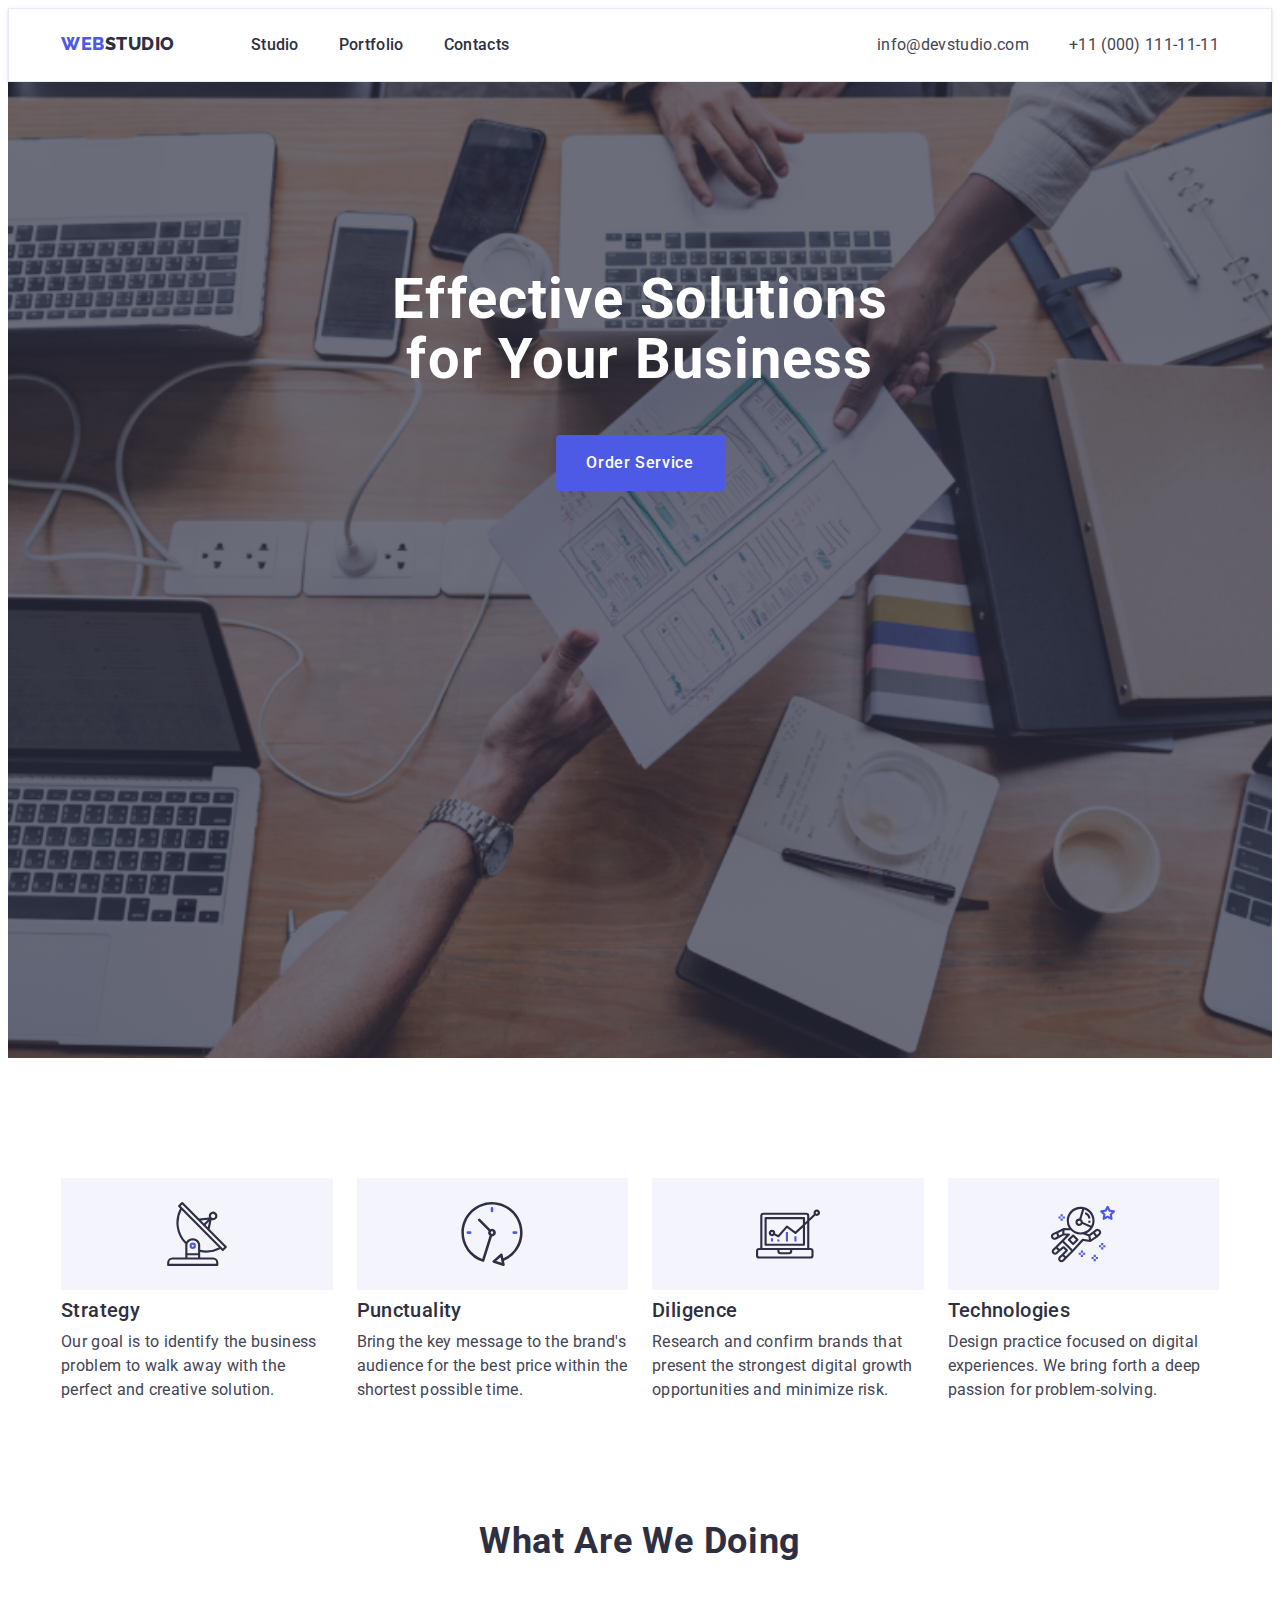
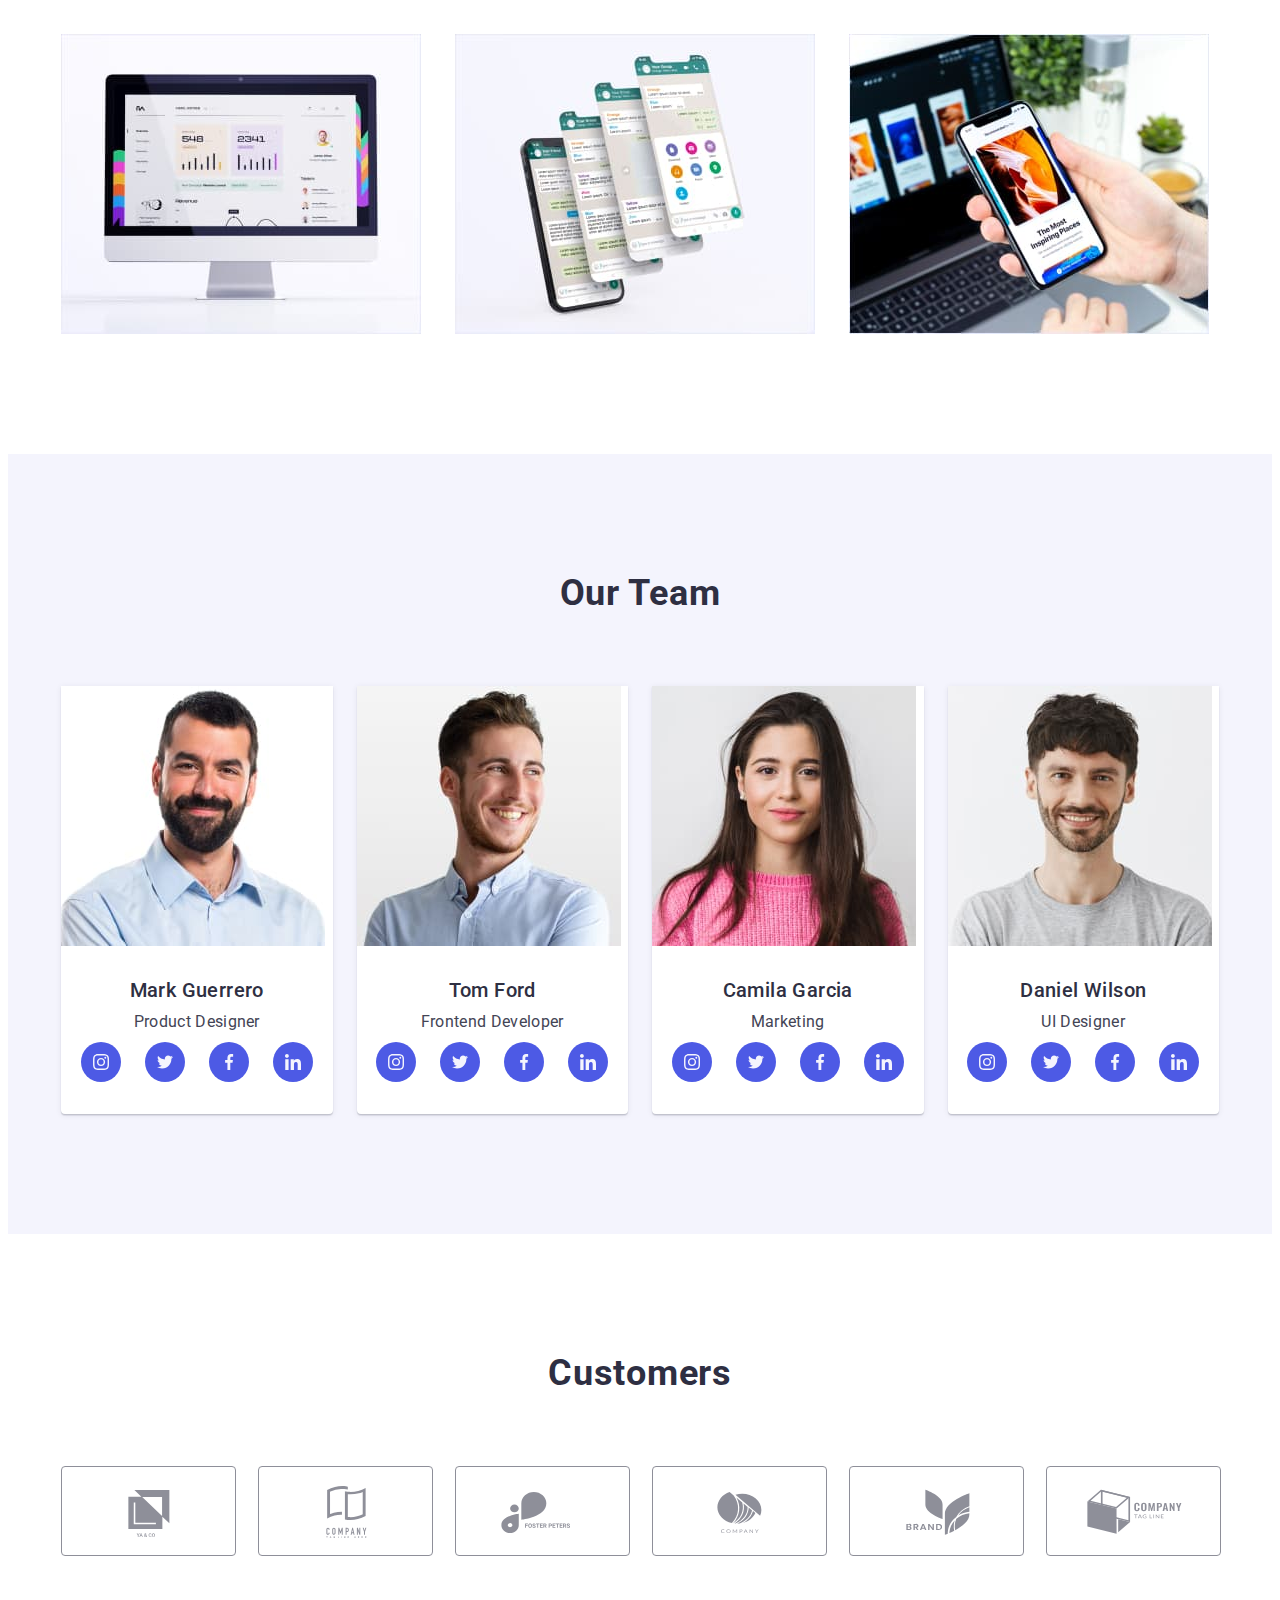
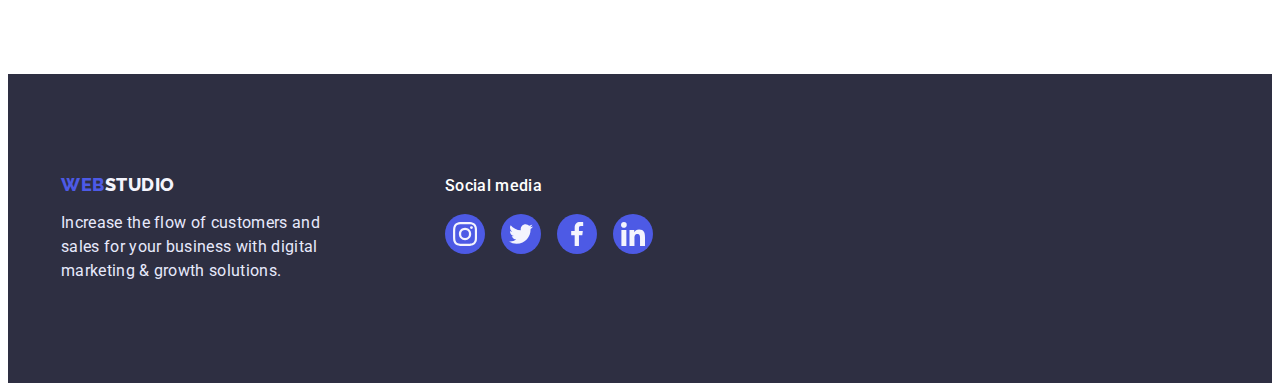
==== index.html @ b0fa86c4 "Initial commit" ====
<!DOCTYPE html>
<html lang="en">
  <head>
    <meta charset="UTF-8" />
    <meta http-equiv="X-UA-Compatible" content="IE=edge" />
    <meta name="viewport" content="width=device-width, initial-scale=1.0" />
    <title>Document</title>
    <link rel="preconnect" href="https://fonts.googleapis.com" />
    <link rel="preconnect" href="https://fonts.gstatic.com" crossorigin />
    <link
      href="https://fonts.googleapis.com/css2?family=Raleway:wght@800&family=Roboto:wght@400;500;700;900&display=swap"
      rel="stylesheet"
    />
    <link
      rel="stylesheet"
      href="https://cdnjs.cloudflare.com/ajax/libs/modern-normalize/1.1.0/modern-normalize.min.css"
      integrity="sha512-wpPYUAdjBVSE4KJnH1VR1HeZfpl1ub8YT/NKx4PuQ5NmX2tKuGu6U/JRp5y+Y8XG2tV+wKQpNHVUX03MfMFn9Q=="
      crossorigin="anonymous"
      referrerpolicy="no-referrer"
    />
    <link rel="stylesheet" href="./css/styles.css" />
  </head>
  <body>
    <header class="header">
      <div class="container header-container">
        <nav class="header-navigation">
          <a href="./index.html" class="header-logo link"
            >Web<span class="logo-style">Studio</span></a
          >
          <ul class="header-list list">
            <li class="header-item">
              <a href="./index.html" class="header-link link">Studio</a>
            </li>
            <li class="header-item">
              <a href="./portfolio.html" class="header-link link">Portfolio</a>
            </li>
            <li class="header-item">
              <a href="" class="header-link link">Contacts</a>
            </li>
          </ul>
        </nav>

        <address class="header-address">
          <ul class="address-list list">
            <li class="address-item">
              <a class="address-link link" href="mailto:info@devstudio.com"
                >info@devstudio.com</a
              >
            </li>
            <li class="address-item">
              <a class="address-link link" href="tel:+110001111111"
                >+11 (000) 111-11-11</a
              >
            </li>
          </ul>
        </address>
      </div>
    </header>
    <main>
      <section class="hero-section">
        <div class="container">
          <h1 class="hero-title">Effective Solutions for Your Business</h1>
          <button type="button" class="hero-btn">Order Service</button>
        </div>
      </section>

      <section class="about">
        <div class="container about-container">
          <h2 class="visually-hidden">About</h2>
       
            
            
            
            
            
            
          <ul class="about-list list">
            <li class="about-item">
               <div class="icon-wrap"><svg class="about-icon" width="64" height="64">
                        <use href="./images/icons.svg#icon-antenna"></use>
                      </svg></div>
              <h3 class="about-title title">Strategy</h3>
              <p class="about-text text">
                Our goal is to identify the business problem to walk away with
                the perfect and creative solution.
              </p>
            </li>
            <li class="about-item">
             <div class="icon-wrap"><svg class="about-icon" width="64" height="64">
                        <use href="./images/icons.svg#icon-clock"></use>
                      </svg></div>
              <h3 class="about-title title">Punctuality</h3>
              <p class="about-text text">
                Bring the key message to the brand's audience for the best price
                within the shortest possible time.
              </p>
            </li>
            <li class="about-item">
              <div class="icon-wrap"><svg class="about-icon" width="64" height="64">
                        <use href="./images/icons.svg#icon-diagram"></use>
                      </svg></div>
              <h3 class="about-title title">Diligence</h3>
              <p class="about-text text">
                Research and confirm brands that present the strongest digital
                growth opportunities and minimize risk.
              </p>
            </li>
            <li class="about-item">
              <div class="icon-wrap"><svg class="about-icon" width="64" height="64">
                        <use href="./images/icons.svg#icon-astronaut"></use>
                      </svg></div>
              <h3 class="about-title title">Technologies</h3>
              <p class="about-text text">
                Design practice focused on digital experiences. We bring forth a
                deep passion for problem-solving.
              </p>
            </li>
          </ul>
        </div>
      </section>

      <section class="duties">
        <div class="container">
          <h2 class="duties-title head-title">What are we doing</h2>
          <ul class="duties-list list">
            <li class="duties-item">
              <img
                src="./images/img1.jpg"
                alt="computer screen"
                width="360"
                height="300"
              />
            </li>
            <li class="duties-item">
              <img
                src="./images/img2.jpg"
                alt="telephone with open tabs"
                width="360"
                height="300"
              />
            </li>
            <li class="duties-item">
              <img
                src="./images/img3.jpg"
                alt="telephone in hand and laptop on the table"
                width="360"
                height="300"
              />
            </li>
          </ul>
        </div>
      </section>
      <section class="team">
        <div class="container">
          <h2 class="team-head-title head-title">Our Team</h2>
          <ul class="team-list list">
            <li class="team-item">
              <img
                src="./images/mark.jpg"
                alt="Mark's profile picture"
                width="264"
                height="260"
              />
              <div class="team-content">
                <h3 class="team-title title">Mark Guerrero</h3>
                <p class="team-text text">Product Designer</p>
                <ul class="team-soc-list list">
                  <li class="team-soc-item">
                    <a class="team-soc-link link" href=""
                      ><svg class="team-soc-icon" width="16" height="16">
                        <use href="./images/icons.svg#icon-instagram"></use>
                      </svg>
                    </a>
                  </li>
                  <li class="team-soc-item">
                    <a class="team-soc-link link" href=""
                      ><svg class="team-soc-icon" width="16" height="16">
                        <use href="./images/icons.svg#icon-twitter"></use>
                      </svg>
                    </a>
                  </li>
                  <li class="team-soc-item">
                    <a class="team-soc-link link" href=""
                      ><svg class="team-soc-icon" width="16" height="16">
                        <use href="./images/icons.svg#icon-facebook"></use>
                      </svg>
                    </a>
                  </li>
                  <li class="team-soc-item">
                    <a class="team-soc-link link" href=""
                      ><svg class="team-soc-icon" width="16" height="16">
                        <use href="./images/icons.svg#icon-linkedin"></use>
                      </svg>
                    </a>
                  </li>
                </ul>
              </div>
            </li>
            <li class="team-item">
              <img
                src="./images/tom.jpg"
                alt="Tom's profile picture"
                width="264"
                height="260"
              />
              <div class="team-content">
                <h3 class="team-title title">Tom Ford</h3>
                <p class="team-text text">Frontend Developer</p>
                <ul class="team-soc-list list">
                  <li class="team-soc-item">
                    <a class="team-soc-link link" href=""
                      ><svg class="team-soc-icon" width="16" height="16">
                        <use href="./images/icons.svg#icon-instagram"></use>
                      </svg>
                    </a>
                  </li>
                  <li class="team-soc-item">
                    <a class="team-soc-link link" href><svg class="team-soc-icon" width="16" height="16">
                        <use href="./images/icons.svg#icon-twitter"></use>
                      </svg>
                    </a>
                  </li>
                  <li class="team-soc-item">
                    <a class="team-soc-link link" href=""
                      ><svg class="team-soc-icon" width="16" height="16">
                        <use href="./images/icons.svg#icon-facebook"></use>
                      </svg>
                    </a>
                  </li>
                  <li class="team-soc-item">
                    <a class="team-soc-link link" href=""
                      ><svg class="team-soc-icon" width="16" height="16">
                        <use href="./images/icons.svg#icon-linkedin"></use>
                      </svg>
                    </a>
                  </li>
                </ul>
              </div>
            </li>
            <li class="team-item">
              <img
                src="./images/camila.jpg"
                alt="Camila's profile picture"
                width="264"
                height="260"
              />
              <div class="team-content">
                <h3 class="team-title title">Camila Garcia</h3>
                <p class="team-text text">Marketing</p>
                <ul class="team-soc-list list">
                  <li class="team-soc-item">
                    <a class="team-soc-link link" href=""
                      ><svg class="team-soc-icon" width="16" height="16">
                        <use href="./images/icons.svg#icon-instagram"></use>
                      </svg>
                    </a>
                  </li>
                  <li class="team-soc-item">
                    <a class="team-soc-link link" href=""
                      ><svg class="team-soc-icon" width="16" height="16">
                        <use href="./images/icons.svg#icon-twitter"></use>
                      </svg>
                    </a>
                  </li>
                  <li class="team-soc-item">
                    <a class="team-soc-link link" href=""
                      ><svg class="team-soc-icon" width="16" height="16">
                        <use href="./images/icons.svg#icon-facebook"></use>
                      </svg>
                    </a>
                  </li>
                  <li class="team-soc-item">
                    <a class="team-soc-link link" href=""
                      ><svg class="team-soc-icon" width="16" height="16">
                        <use href="./images/icons.svg#icon-linkedin"></use>
                      </svg>
                    </a>
                  </li>
                </ul>
              </div>
            </li>
            <li class="team-item">
              <img
                src="./images/daniel.jpg"
                alt="Daniel's profile picture"
                width="264"
                height="260"
              />
              <div class="team-content">
                <h3 class="team-title title">Daniel Wilson</h3>
                <p class="team-text text">UI Designer</p>
                <ul class="team-soc-list list">
                  <li class="team-soc-item">
                    <a class="team-soc-link link" href=""
                      ><svg class="team-soc-icon" width="16" height="16">
                        <use href="./images/icons.svg#icon-instagram"></use>
                      </svg>
                    </a>
                  </li>
                  <li class="team-soc-item">
                    <a class="team-soc-link link" href=""
                      ><svg class="team-soc-icon" width="16" height="16">
                        <use href="./images/icons.svg#icon-twitter"></use>
                      </svg>
                    </a>
                  </li>
                  <li class="team-soc-item">
                    <a class="team-soc-link link" href=""
                      ><svg class="team-soc-icon" width="16" height="16">
                        <use href="./images/icons.svg#icon-facebook"></use>
                      </svg>
                    </a>
                  </li>
                  <li class="team-soc-item">
                    <a class="team-soc-link link" href=""
                      ><svg class="team-soc-icon" width="16" height="16">
                        <use href="./images/icons.svg#icon-linkedin"></use>
                      </svg>
                    </a>
                  </li>
                </ul>
        </div>
      </section>

      <section class="customers">
        <div class="container">
          <h2 class="customers-title head-title">Customers</h2>
          <ul class="customers-list list">

            <ul class="customers-icon-list list">
                  <li class="customers-icon-item">
                    <a class="customers-icon-link link" href=""
                      ><svg class="customers-icon" width="104" height="56">
                        <use href="./images/icons.svg#icon-Logo1"></use>
                      </svg>
                    </a>
                  </li>
            <li class="customers-icon-item">
                    <a class="customers-icon-link link" href=""
                      ><svg class="customers-icon" width="104" height="56">
                        <use href="./images/icons.svg#icon-Logo2"></use>
                      </svg>
                    </a>
                  </li>
           <li class="customers-icon-item">
                    <a class="customers-icon-link link" href=""
                      ><svg class="customers-icon" width="104" height="56">
                        <use href="./images/icons.svg#icon-Logo3"></use>
                      </svg>
                    </a>
                  </li>
           <li class="customers-icon-item">
                    <a class="customers-icon-link link" href=""
                      ><svg class="customers-icon" width="104" height="56">
                        <use href="./images/icons.svg#icon-Logo4"></use>
                      </svg>
                    </a>
                  </li>
           <li class="customers-icon-item">
                    <a class="customers-icon-link link" href=""
                      ><svg class="customers-icon" width="104" height="56">
                        <use href="./images/icons.svg#icon-Logo5"></use>
                      </svg>
                    </a>
                  </li>
            <li class="customers-icon-item">
                    <a class="customers-icon-link link" href=""
                      ><svg class="customers-icon" width="104" height="56">
                        <use href="./images/icons.svg#icon-Logo6"></use>
                      </svg>
                    </a>
                  </li>
          </ul>
        </div>
      </section>
    </main>
    <footer class="footer">
      <div class="container footer-container">
        <div class="footer-content">
          <a href="./index.html" class="footer-logo link"
            >Web<span class="footer-logo-style">Studio</span></a
          >
          <p class="footer-text">
            Increase the flow of customers and sales for your business with
            digital marketing & growth solutions.
          </p>
        </div>
        <div class="footer-soc-media">
          <p class="footer-soc-text text">Social media</p>
          
          <ul class="footer-soc-list list">
                  <li class="footer-soc-item">
                    <a class="footer-soc-link link" href=""
                      ><svg class="footer-soc-icon" width="24" height="24">
                        <use href="./images/icons.svg#icon-instagram"></use>
                      </svg>
                    </a>
                  </li>
                  <li class="footer-soc-item">
                    <a class="footer-soc-link link" href=""
                      ><svg class="footer-soc-icon" width="24" height="24">
                        <use href="./images/icons.svg#icon-twitter"></use>
                      </svg>
                    </a>
                  </li>
                  <li class="footer-soc-item">
                    <a class="footer-soc-link link" href=""
                      ><svg class="footer-soc-icon" width="24" height="24">
                        <use href="./images/icons.svg#icon-facebook"></use>
                      </svg>
                    </a>
                  </li>
                  <li class="footer-soc-item">
                    <a class="footer-soc-link link" href=""
                      ><svg class="footer-soc-icon" width="24" height="24">
                        <use href="./images/icons.svg#icon-linkedin"></use>
                      </svg>
                    </a>
                  </li>
                </ul>
        </div>
      </div>
    </footer>
  </body>
</html>
---- css/styles.css ----
:root {
  --main-text-color: #434455;
  --main-background-color: #ffffff;
  --main-title-logo: #2e2f42;
  --button-icon-logo-color: #4d5ae5;
  --main-hover-focus: #404bbf;
  --secondary-bg-color: #f4f4fd;
  --border-footer-text: #e7e9fc;
  --footer-hover-focus: #31d0aa;
  --customer-icon-color: #8e8f99;
  --card-set-gap-column: 24px;
  --card-set-gap-row: 48px;
  --bg-gradient: linear-gradient(rgba(46, 47, 66, 0.7), rgba(46, 47, 66, 0.7));
}
p,
h1,
h2,
h3,
h4,
h5,
h6 {
  margin: 0;
}
ul {
  margin: 0;
  padding-left: 0;
}
button {
  cursor: pointer;
}
address {
  font-style: normal;
}
img {
  display: block;
  max-width: 100%;
  height: auto;
}
body {
  font-family: "Roboto", sans-serif;
  background-color: var(--main-background-color, #ffffff);
  color: var(--main-text-color, #434455);
}
.list {
  list-style: none;
}

.link {
  text-decoration: none;
}
.visually-hidden {
  position: absolute;
  width: 1px;
  height: 1px;
  margin: -1px;
  border: 0;
  padding: 0;
  white-space: nowrap;
  clip-path: inset(100%);
  clip: rect(0 0 0 0);
  overflow: hidden;
}

.container {
  width: 1158px;
  padding-left: 15px;
  padding-right: 15px;
  margin-left: auto;
  margin-right: auto;
}
section {
  padding-top: 120px;
  padding-bottom: 120px;
}

.head-title {
  font-size: 36px;
  line-height: 1.11;
  text-align: center;
  letter-spacing: 0.02em;
  text-transform: capitalize;
  color: var(--main-title-logo, #2e2f42);
  margin-bottom: 72px;
}
.title {
  font-weight: 500;
  font-size: 20px;
  line-height: 1.2;
  letter-spacing: 0.02em;
  color: var(--main-title-logo, #2e2f42);
}
.text {
  margin-top: 8px;
  font-size: 16px;
  line-height: 1.5;
  letter-spacing: 0.02em;
  color: var(--main-text-color, #434455);
}
/* ------------Header--------------- */
.header {
  border: 1px solid var(--border-footer-text, #e7e9fc);
  box-shadow: 0 1px 6px 0 rgba(46, 47, 66, 0.08),
    0 1px 1px 0 rgba(46, 47, 66, 0.16), 0 2px 1px 0 rgba(46, 47, 66, 0.08);
}
.header-navigation {
  display: flex;
  margin-right: auto;
}
.header-list {
  display: flex;
  gap: 40px;
}

.header-logo {
  padding-top: 24px;
  padding-bottom: 24px;
  margin-right: 76px;
  font-family: "Raleway", sans-serif;
  font-weight: 800;
  font-size: 18px;
  line-height: 1.17;
  align-items: center;
  letter-spacing: 0.03em;
  text-transform: uppercase;
  color: var(--button-icon-logo-color, #4d5ae5);
}

.logo-style {
  color: var(--main-title-logo, #2e2f42);
}

.header-link {
  display: block;
  padding-top: 24px;
  padding-bottom: 24px;
  font-weight: 500;
  font-size: 16px;
  line-height: 1.5;
  letter-spacing: 0.02em;
  color: var(--main-title-logo, #2e2f42);
}

.header-link:hover,
.header-link:focus {
  color: var(--main-hover-focus, #404bbf);
}
.header-container {
  display: flex;
  align-items: center;
}
.header-address {
  font-style: normal;
}
.address-list {
  display: flex;
  gap: 40px;
}

.address-link {
  font-size: 16px;
  line-height: 1.5;
  letter-spacing: 0.02em;
  color: var(--main-text-color, #434455);
}

.address-link:hover,
.address-link:focus {
  color: var(--main-hover-focus, #404bbf);
}
/* -------------------Hero-section----------------------- */
.hero-section {
  background-color: var(--main-title-logo, #2e2f42);
  background-image: var(--bg-gradient), url(../images/office.jpg);
  height: 600px;
  max-width: 1440px;
  margin-left: auto;
  margin-right: auto;
  background-repeat: no-repeat;
  background-position: center;
  background-size: cover;
  text-align: center;
  padding-top: 188px;
  padding-bottom: 188px;
}

.hero-title {
  margin: 0 auto;
  margin-bottom: 45px;
  width: 496px;
  font-size: 56px;
  line-height: 1.07;
  letter-spacing: 0.02em;
  color: var(--main-background-color, #ffffff);
}
.hero-btn {
  display: block;
  margin: 0 auto;
  border-radius: 4px;
  min-width: 169px;
  height: 56px;
  background: var(--button-icon-logo-color, #4d5ae5);
  font-family: inherit;
  font-weight: 500;
  font-size: 16px;
  line-height: 1.5;
  letter-spacing: 0.04em;
  color: var(--main-background-color, #ffffff);
  border: none;
}
.hero-btn:hover,
.hero-btn:focus {
  background: var(--main-hover-focus, #404bbf);
}

/* -------------------About-section----------------------- */

.about-list {
  display: flex;
  gap: var(--card-set-gap-column);
}

.about-item {
  flex-basis: calc((100% - 72px) / 4);
}

.icon-wrap {
  background-color: var(--secondary-bg-color, #f4f4fd);
  height: 112px;
  display: flex;
  align-items: center;
  justify-content: center;
  margin-bottom: 8px;
}
/* -------------------Duties-section----------------------- */
.duties {
  padding-top: 0;
}

.duties-list {
  display: flex;
  gap: var(--card-set-gap-column);
}

.duties-item {
  flex-basis: calc((100% - 48px) / 3);
}
/* -------------------Team-section----------------------- */
.team {
  background: var(--secondary-bg-color, #f4f4fd);
}

.team-list {
  display: flex;
  gap: var(--card-set-gap-column);
}
.team-text {
  margin-bottom: 8px;
}

.team-item {
  flex-basis: calc((100% - 72px) / 4);
  background: var(--main-background-color, #ffffff);
  text-align: center;
  border-radius: 0px 0px 4px 4px;
  box-shadow: 0 1px 6px rgba(46, 47, 66, 0.08), 0 1px 1px rgba(46, 47, 66, 0.16),
    0 2px 1px rgba(46, 47, 66, 0.08);
}

.team-content {
  padding: 32px 0;
}
.team-soc-list {
  display: flex;
  gap: var(--card-set-gap-column);
  justify-content: center;
}
.team-soc-item {
  width: 40px;
  height: 40px;
}

.team-soc-icon {
  fill: var(--secondary-bg-color, #f4f4fd);
}

.team-soc-link {
  width: 100%;
  height: 100%;
  border-radius: 50px;
  background-color: var(--button-icon-logo-color, #4d5ae5);
  display: flex;
  align-items: center;
  justify-content: center;
}
.team-soc-link:hover,
.team-soc-link:focus {
  background-color: var(--main-hover-focus, #404bbf);
}

/* -------------------Customers----------------------- */

.customers-icon-list {
  display: flex;
  gap: var(--card-set-gap-column);
}
.customers-icon-item {
  height: 88px;
  flex-basis: calc((100% - 120px) / 6);
}

.customers-icon-link {
  width: 100%;
  height: 100%;
  border-radius: 4px;
  border: 1px solid var(--customer-icon-color, #8e8f99);
  display: flex;
  align-items: center;
  justify-content: center;
  color: var(--customer-icon-color, #8e8f99);
}
.customers-icon {
  fill: currentColor;
}

.customers-icon-link:hover,
.customers-icon-link:focus {
  border-color: var(--main-hover-focus, #404bbf);
  color: var(--main-hover-focus, #404bbf);
}

/* -------------------Footer-section----------------------- */
.footer {
  background: var(--main-title-logo, #2e2f42);
  padding-top: 100px;
  padding-bottom: 100px;
}
.footer-container {
  display: flex;
  gap: 120px;
}
.footer-content {
  width: 264px;
}
.footer-logo {
  display: block;
  margin-bottom: 16px;
  font-family: "Raleway", sans-serif;
  font-weight: 800;
  font-size: 18px;
  line-height: 1.17;
  letter-spacing: 0.03em;
  text-transform: uppercase;
  color: var(--button-icon-logo-color, #4d5ae5);
}
.footer-logo-style {
  color: var(--secondary-bg-color, #f4f4fd);
}

.footer-text {
  font-size: 16px;
  line-height: 1.5;
  letter-spacing: 0.02em;
  color: var(--border-footer-text, #e7e9fc);
}

.footer-soc-text {
  font-weight: 500;
  margin-top: 0px;
  margin-bottom: 16px;
  color: var(--main-background-color, #ffffff);
}

.footer-soc-list {
  display: flex;
  gap: 16px;
}
.footer-soc-media {
  display: block;
  width: 208px;
}

.footer-soc-item {
  width: 40px;
  height: 40px;
}

.footer-soc-icon {
  fill: var(--secondary-bg-color, #f4f4fd);
}

.footer-soc-link {
  width: 100%;
  height: 100%;
  border-radius: 50px;
  background-color: var(--button-icon-logo-color, #4d5ae5);
  display: flex;
  align-items: center;
  justify-content: center;
}
.footer-soc-link:hover,
.footer-soc-link:focus {
  background-color: var(--footer-hover-focus, #31d0aa);
}

/* ----------Portfolio-page----------------------- */
.portfolio {
  padding-top: 96px;
}
.portfolio-top-list {
  display: flex;
  justify-content: center;
  margin-bottom: 72px;
  gap: var(--card-set-gap-column);
}

.portfolio-btn {
  border-radius: 4px;
  padding: 12px 24px;
  border: 1px solid var(--border-footer-text, #e7e9fc);
  font-family: inherit;
  font-weight: 500;
  font-size: 16px;
  line-height: 1.5;
  display: flex;
  align-items: center;
  text-align: center;
  letter-spacing: 0.04em;
  background: var(--secondary-bg-color, #f4f4fd);
  color: var(--button-icon-logo-color, #4d5ae5);
}
.portfolio-btn:hover,
.portfolio-btn:focus {
  background: var(--main-hover-focus, #404bbf);
  border-color: var(--main-hover-focus, #404bbf);
  color: var(--main-background-color, #ffffff);
  box-shadow: 0 3px 1px rgba(0, 0, 0, 0.1), 0 2px 1px rgba(0, 0, 0, 0.08),
    0 2px 2px rgba(0, 0, 0, 0.12);
}

.portfolio-list {
  display: flex;
  flex-wrap: wrap;
  column-gap: var(--card-set-gap-column);
  row-gap: var(--card-set-gap-row);
}

.portfolio-item {
  flex-basis: calc((100% - 48px) / 3);
}

.card-content {
  padding: 32px 0px 32px 16px;
  border: 1px solid var(--border-footer-text, #e7e9fc);
  border-top: none;
}

.portfolio-link {
  display: block;
}

.portfolio-link:hover,
.portfolio-link:focus {
  box-shadow: 0 1px 6px 0 rgba(46, 47, 66, 0.08),
    0 1px 1px 0 rgba(46, 47, 66, 0.16), 0 2px 1px 0 rgba(46, 47, 66, 0.08);
}
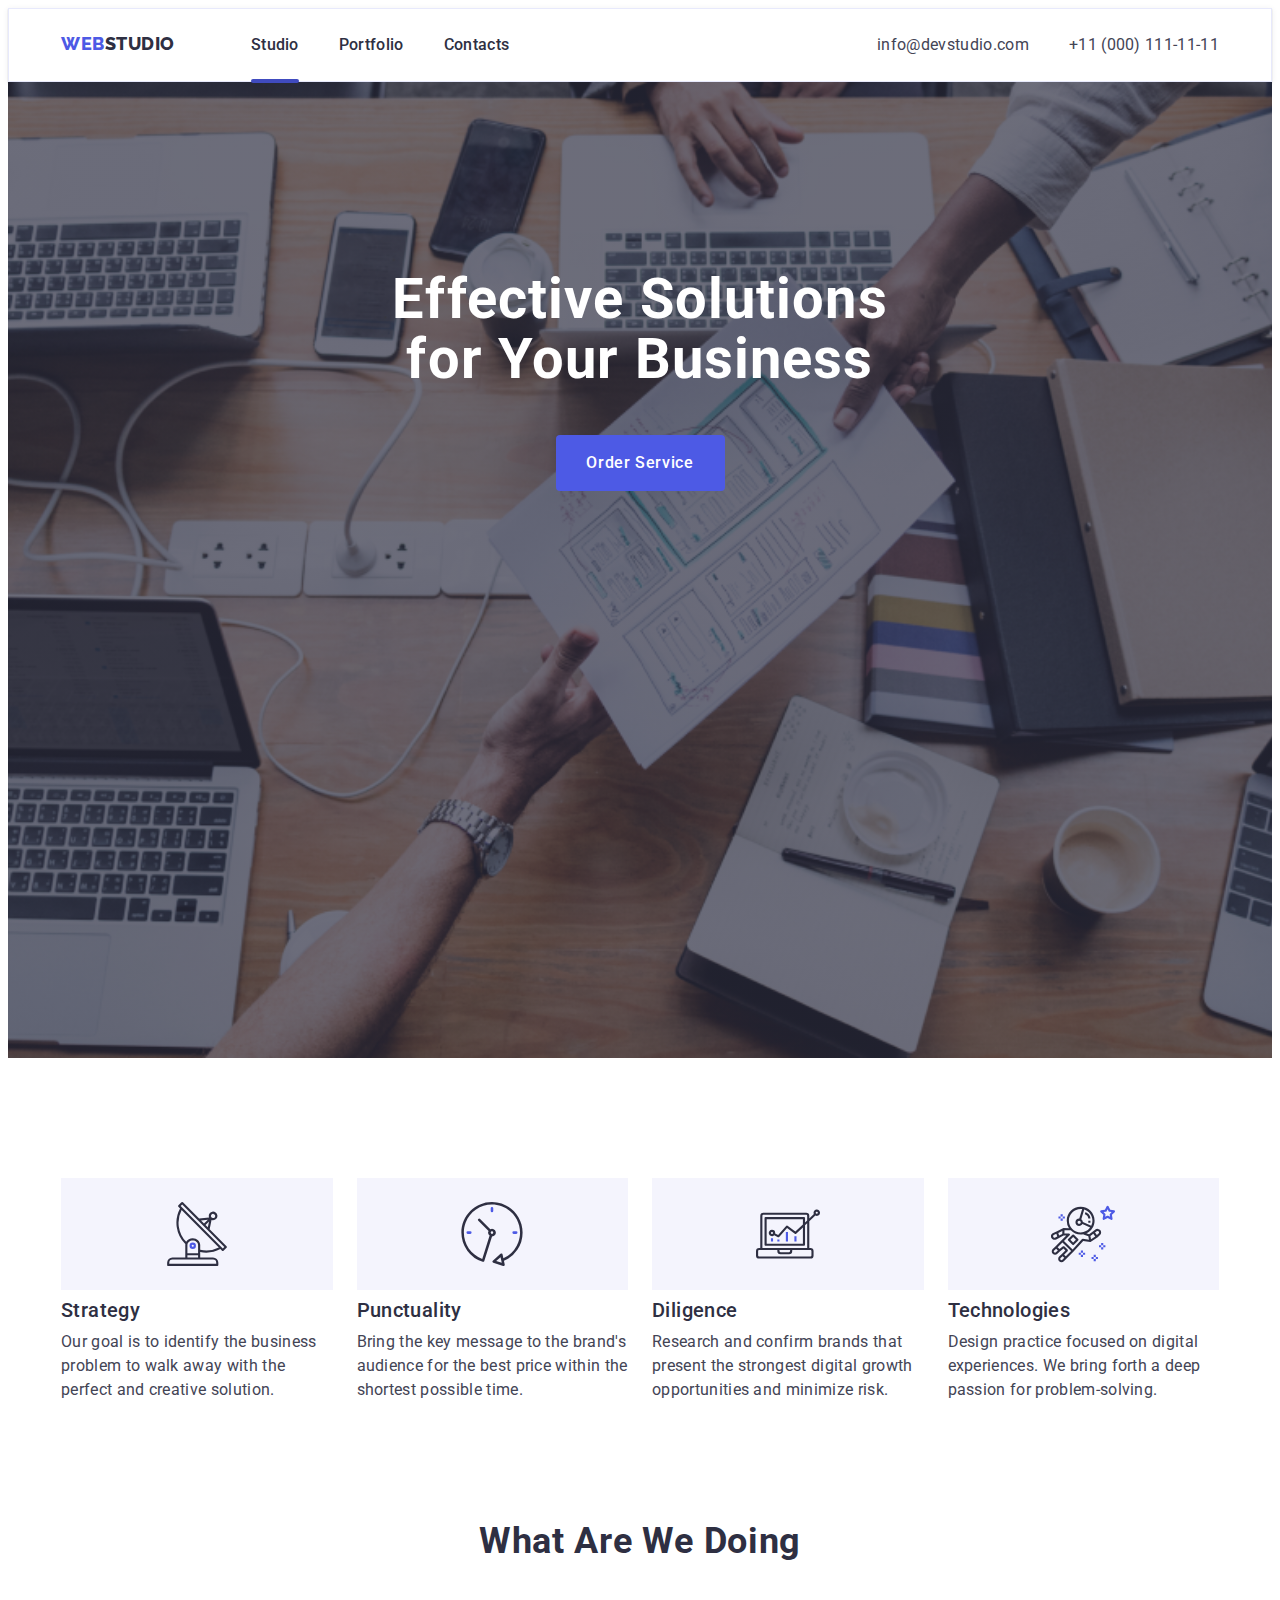
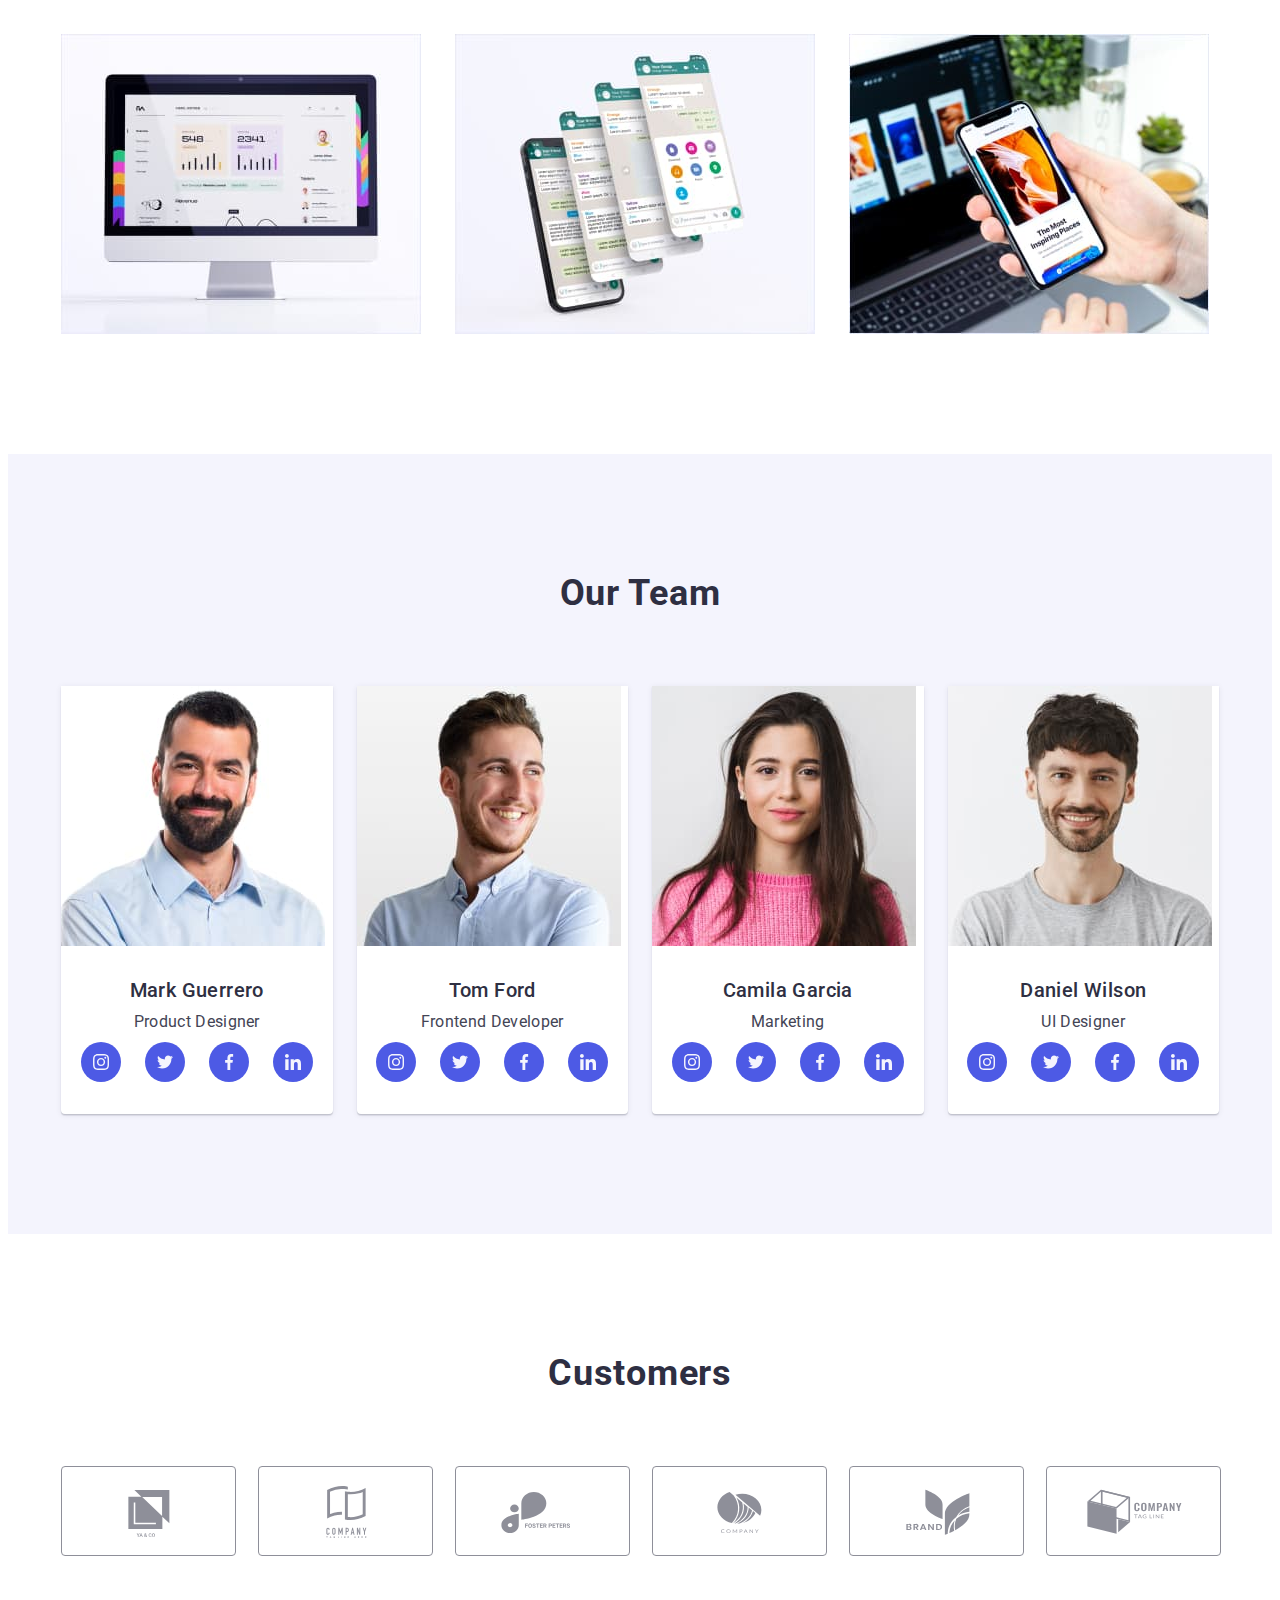
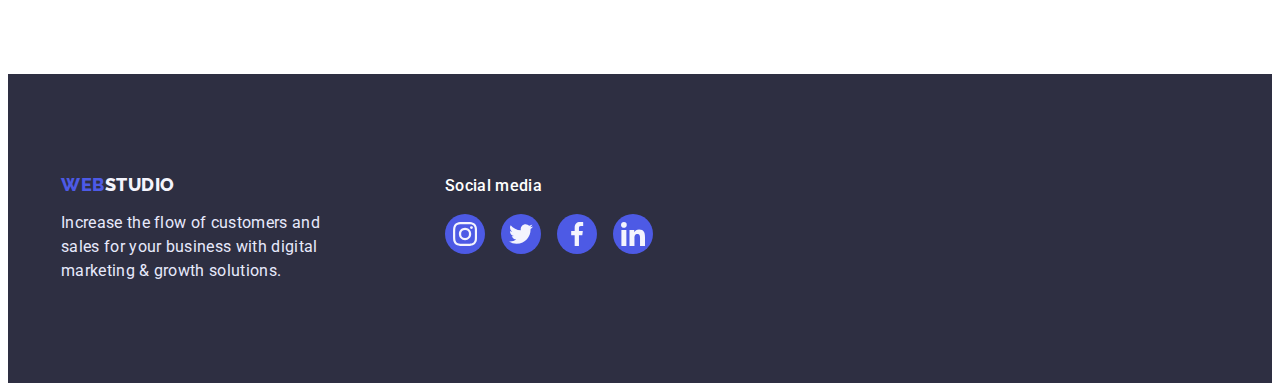
==== commit c2c28aa7: "final update" ====
--- a/index.html
+++ b/index.html
@@ -29,7 +29,7 @@
           >
           <ul class="header-list list">
             <li class="header-item">
-              <a href="./index.html" class="header-link link">Studio</a>
+              <a href="./index.html" class="header-link after-link link">Studio</a>
             </li>
             <li class="header-item">
               <a href="./portfolio.html" class="header-link link">Portfolio</a>
@@ -60,20 +60,13 @@
       <section class="hero-section">
         <div class="container">
           <h1 class="hero-title">Effective Solutions for Your Business</h1>
-          <button type="button" class="hero-btn">Order Service</button>
+          <button type="button" class="hero-btn" data-modal-open>Order Service</button>
         </div>
       </section>
 
       <section class="about">
         <div class="container about-container">
-          <h2 class="visually-hidden">About</h2>
-       
-            
-            
-            
-            
-            
-            
+          <h2 class="visually-hidden">About</h2>   
           <ul class="about-list list">
             <li class="about-item">
                <div class="icon-wrap"><svg class="about-icon" width="64" height="64">
@@ -421,5 +414,11 @@
         </div>
       </div>
     </footer>
+<div class="backdrop is-hidden" data-modal>
+  <div class="modal"> <button type="button" class="modal-close-btn" data-modal-close><svg class="modal-close-icon" width="8" height="8">
+                        <use href="./images/icons.svg#icon-close-sign"></use>
+                      </svg> </button>
+</div>
+<script src="./js/modal.js"></script>
   </body>
 </html>
--- a/css/styles.css
+++ b/css/styles.css
@@ -8,9 +8,11 @@
   --border-footer-text: #e7e9fc;
   --footer-hover-focus: #31d0aa;
   --customer-icon-color: #8e8f99;
+  --modal-bg: #fcfcfc;
   --card-set-gap-column: 24px;
   --card-set-gap-row: 48px;
   --bg-gradient: linear-gradient(rgba(46, 47, 66, 0.7), rgba(46, 47, 66, 0.7));
+  --timing-function: cubic-bezier(0.4, 0, 0.2, 1);
 }
 p,
 h1,
@@ -130,6 +132,7 @@
 }
 
 .header-link {
+  position: relative;
   display: block;
   padding-top: 24px;
   padding-bottom: 24px;
@@ -138,12 +141,25 @@
   line-height: 1.5;
   letter-spacing: 0.02em;
   color: var(--main-title-logo, #2e2f42);
+  transition: color 250ms var(--timing-function);
 }
 
 .header-link:hover,
 .header-link:focus {
   color: var(--main-hover-focus, #404bbf);
 }
+
+.after-link::after {
+  content: "";
+  position: absolute;
+  left: 0;
+  bottom: -2px;
+  width: 100%;
+  height: 4px;
+  border-radius: 2px;
+  background-color: var(--main-hover-focus);
+}
+
 .header-container {
   display: flex;
   align-items: center;
@@ -161,12 +177,14 @@
   line-height: 1.5;
   letter-spacing: 0.02em;
   color: var(--main-text-color, #434455);
+  transition: color 250ms var(--timing-function);
 }
 
 .address-link:hover,
 .address-link:focus {
   color: var(--main-hover-focus, #404bbf);
 }
+
 /* -------------------Hero-section----------------------- */
 .hero-section {
   background-color: var(--main-title-logo, #2e2f42);
@@ -206,6 +224,7 @@
   letter-spacing: 0.04em;
   color: var(--main-background-color, #ffffff);
   border: none;
+  transition: background-color 250ms var(--timing-function);
 }
 .hero-btn:hover,
 .hero-btn:focus {
@@ -291,6 +310,7 @@
   display: flex;
   align-items: center;
   justify-content: center;
+  transition: background-color 250ms cubic-bezier(0.4, 0, 0.2, 1);
 }
 .team-soc-link:hover,
 .team-soc-link:focus {
@@ -317,6 +337,8 @@
   align-items: center;
   justify-content: center;
   color: var(--customer-icon-color, #8e8f99);
+  transition: background-color 250ms var(--timing-function),
+    color 250ms var(--timing-function);
 }
 .customers-icon {
   fill: currentColor;
@@ -396,6 +418,7 @@
   display: flex;
   align-items: center;
   justify-content: center;
+  transition: background-color 250ms var(--timing-function);
 }
 .footer-soc-link:hover,
 .footer-soc-link:focus {
@@ -427,6 +450,10 @@
   letter-spacing: 0.04em;
   background: var(--secondary-bg-color, #f4f4fd);
   color: var(--button-icon-logo-color, #4d5ae5);
+  transition: background-color 250ms var(--timing-function),
+    color 250ms var(--timing-function),
+    border-color 250ms var(--timing-function),
+    box-shadow 250ms var(--timing-function);
 }
 .portfolio-btn:hover,
 .portfolio-btn:focus {
@@ -437,6 +464,25 @@
     0 2px 2px rgba(0, 0, 0, 0.12);
 }
 
+.portfolio-thumb {
+  position: relative;
+  overflow: hidden;
+}
+
+.portfolio-cover-text {
+  position: absolute;
+  top: 0;
+  left: 0;
+  width: 100%;
+  height: 100%;
+  margin-top: 0;
+  padding: 40px 32px;
+  color: #f4f4fd;
+  background-color: var(--button-icon-logo-color, #4d5ae5);
+  transform: translateY(100%);
+  transition: transform 250ms var(--timing-function);
+}
+
 .portfolio-list {
   display: flex;
   flex-wrap: wrap;
@@ -463,3 +509,52 @@
   box-shadow: 0 1px 6px 0 rgba(46, 47, 66, 0.08),
     0 1px 1px 0 rgba(46, 47, 66, 0.16), 0 2px 1px 0 rgba(46, 47, 66, 0.08);
 }
+
+.portfolio-link:hover .portfolio-cover-text,
+.portfolio-link:focus .portfolio-cover-text {
+  transform: translate(0);
+}
+
+/* ----------Backdrop----------------------- */
+.backdrop {
+  position: fixed;
+  top: 0;
+  width: 100%;
+  height: 100%;
+  background-color: rgba(46, 47, 66, 0.4);
+  transition: opacity 250ms var(--timing-function),
+    visibility 250ms var(--timing-function);
+}
+
+.modal {
+  position: absolute;
+  top: 50%;
+  left: 50%;
+  width: 408px;
+  min-height: 576px;
+  background-color: var(--modal-bg, #fcfcfc);
+  border-radius: 4px;
+  box-shadow: 0px 1px 1px rgba(0, 0, 0, 0.14), 0px 1px 3px rgba(0, 0, 0, 0.12),
+    0px 2px 1px rgba(0, 0, 0, 0.2);
+  padding: 20px;
+  transform: translate(-50%, -50%) scale(1) rotate(360deg);
+  transition: transform 500ms var(--timing-function);
+}
+
+.backdrop.is-hidden .modal {
+  transform: translate(-50%, -50%) scale(0) rotate(0);
+}
+.modal-close-btn {
+  width: 24px;
+  height: 24px;
+  background-color: var(--border-footer-text, #e7e9fc);
+  border: 1px solid rgba(0, 0, 0, 0.1);
+  border-radius: 50%;
+  display: block;
+  margin-left: auto;
+}
+.is-hidden {
+  opacity: 0;
+  visibility: hidden;
+  pointer-events: none;
+}
